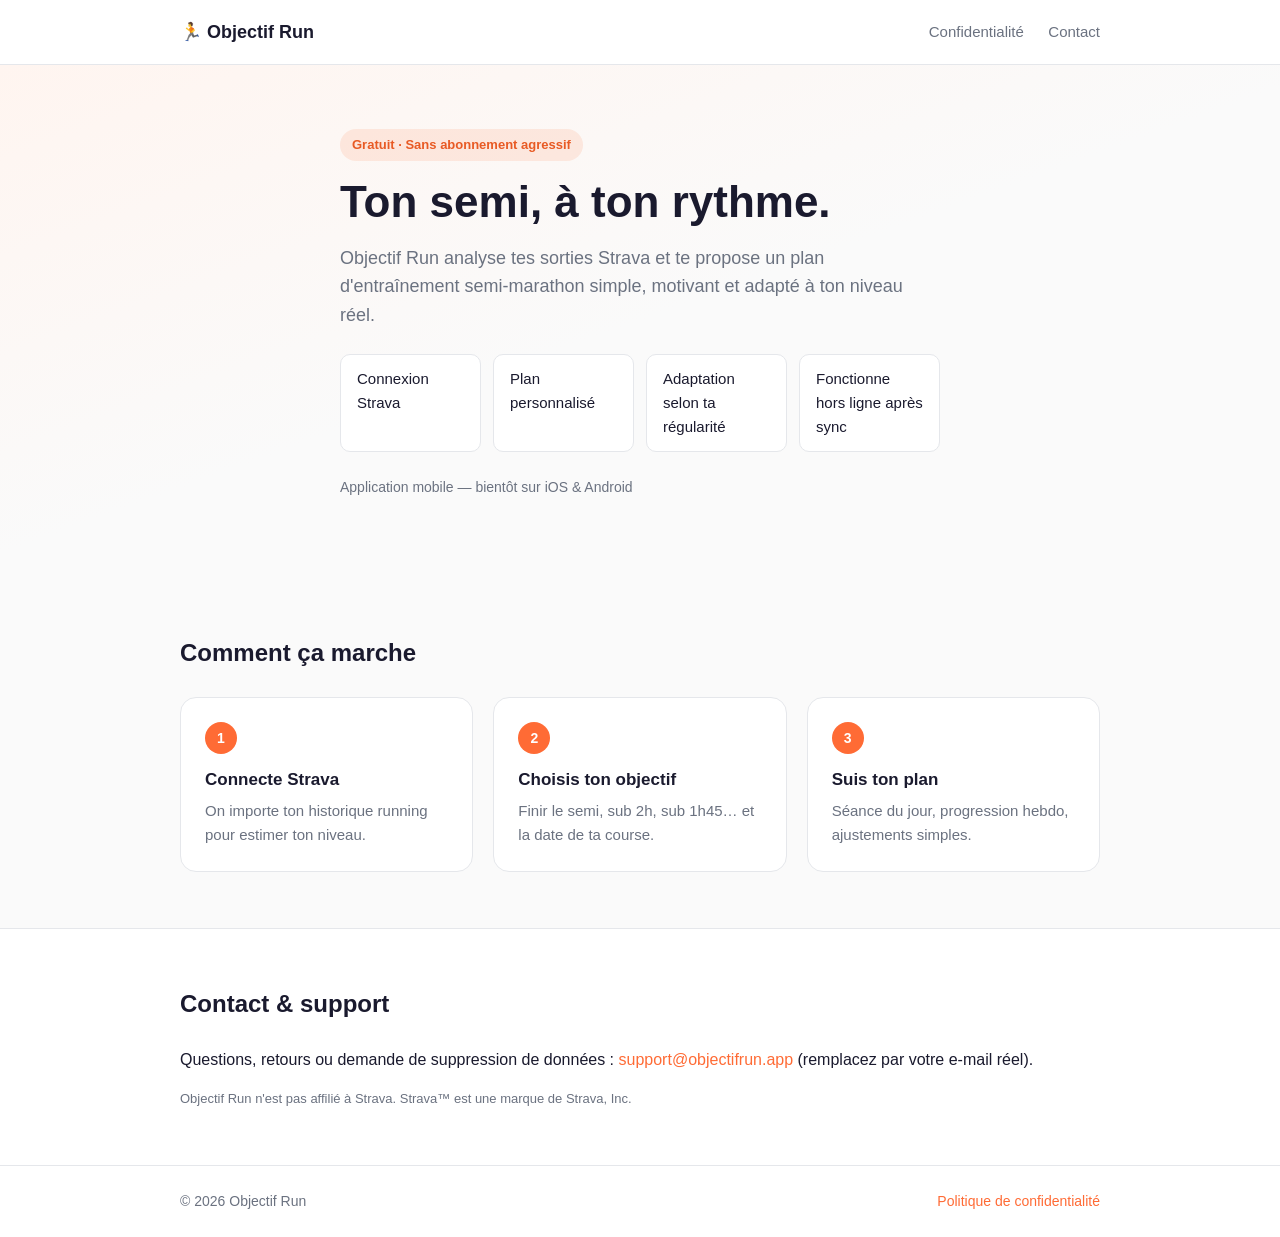
==== index.html @ 97374e9e "Site Objectif Run — accueil et politique de confidentialité Co-authored-by: Cursor <cursoragent@curs" ====
<!DOCTYPE html>
<html lang="fr">
<head>
  <meta charset="UTF-8" />
  <meta name="viewport" content="width=device-width, initial-scale=1" />
  <meta name="description" content="Objectif Run — Prépare ton semi-marathon gratuitement. Plan d'entraînement connecté à Strava." />
  <title>Objectif Run — Prépare ton semi</title>
  <link rel="stylesheet" href="styles.css" />
</head>
<body>
  <header class="header">
    <div class="container header-inner">
      <span class="logo">🏃 Objectif Run</span>
      <nav>
        <a href="privacy.html">Confidentialité</a>
        <a href="#contact">Contact</a>
      </nav>
    </div>
  </header>

  <main>
    <section class="hero">
      <div class="container hero-inner">
        <p class="badge">Gratuit · Sans abonnement agressif</p>
        <h1>Ton semi, à ton rythme.</h1>
        <p class="lead">
          Objectif Run analyse tes sorties Strava et te propose un plan d'entraînement
          semi-marathon simple, motivant et adapté à ton niveau réel.
        </p>
        <ul class="features">
          <li>Connexion Strava</li>
          <li>Plan personnalisé</li>
          <li>Adaptation selon ta régularité</li>
          <li>Fonctionne hors ligne après sync</li>
        </ul>
        <p class="soon">Application mobile — bientôt sur iOS & Android</p>
      </div>
    </section>

    <section class="section">
      <div class="container">
        <h2>Comment ça marche</h2>
        <div class="steps">
          <article class="step">
            <span class="step-num">1</span>
            <h3>Connecte Strava</h3>
            <p>On importe ton historique running pour estimer ton niveau.</p>
          </article>
          <article class="step">
            <span class="step-num">2</span>
            <h3>Choisis ton objectif</h3>
            <p>Finir le semi, sub 2h, sub 1h45… et la date de ta course.</p>
          </article>
          <article class="step">
            <span class="step-num">3</span>
            <h3>Suis ton plan</h3>
            <p>Séance du jour, progression hebdo, ajustements simples.</p>
          </article>
        </div>
      </div>
    </section>

    <section class="section section-muted" id="contact">
      <div class="container">
        <h2>Contact & support</h2>
        <p>
          Questions, retours ou demande de suppression de données :
          <a href="mailto:support@objectifrun.app">support@objectifrun.app</a>
          (remplacez par votre e-mail réel).
        </p>
        <p class="small">
          Objectif Run n'est pas affilié à Strava. Strava™ est une marque de Strava, Inc.
        </p>
      </div>
    </section>
  </main>

  <footer class="footer">
    <div class="container footer-inner">
      <p>© 2026 Objectif Run</p>
      <a href="privacy.html">Politique de confidentialité</a>
    </div>
  </footer>
</body>
</html>
---- styles.css ----
:root {
  --primary: #ff6b35;
  --primary-dark: #e85a24;
  --text: #1a1a2e;
  --text-muted: #6b7280;
  --bg: #fafafa;
  --card: #ffffff;
  --border: #e5e7eb;
}

* {
  box-sizing: border-box;
  margin: 0;
  padding: 0;
}

body {
  font-family: -apple-system, BlinkMacSystemFont, "Segoe UI", Roboto, Helvetica, Arial, sans-serif;
  color: var(--text);
  background: var(--bg);
  line-height: 1.6;
}

a {
  color: var(--primary);
  text-decoration: none;
}

a:hover {
  text-decoration: underline;
}

.container {
  max-width: 960px;
  margin: 0 auto;
  padding: 0 1.25rem;
}

.header {
  background: var(--card);
  border-bottom: 1px solid var(--border);
  position: sticky;
  top: 0;
  z-index: 10;
}

.header-inner {
  display: flex;
  align-items: center;
  justify-content: space-between;
  min-height: 64px;
}

.logo {
  font-weight: 700;
  font-size: 1.125rem;
  color: var(--text);
  text-decoration: none;
}

nav a {
  margin-left: 1.25rem;
  color: var(--text-muted);
  font-size: 0.9375rem;
}

nav a:hover {
  color: var(--primary);
}

.hero {
  background: linear-gradient(160deg, #fff5f0 0%, var(--bg) 50%);
  padding: 4rem 0 5rem;
}

.hero-inner {
  max-width: 640px;
}

.badge {
  display: inline-block;
  background: rgba(255, 107, 53, 0.12);
  color: var(--primary-dark);
  font-size: 0.8125rem;
  font-weight: 600;
  padding: 0.35rem 0.75rem;
  border-radius: 999px;
  margin-bottom: 1rem;
}

.hero h1 {
  font-size: clamp(2rem, 5vw, 2.75rem);
  line-height: 1.15;
  margin-bottom: 1rem;
}

.lead {
  font-size: 1.125rem;
  color: var(--text-muted);
  margin-bottom: 1.5rem;
}

.features {
  list-style: none;
  display: grid;
  grid-template-columns: repeat(auto-fit, minmax(140px, 1fr));
  gap: 0.75rem;
  margin-bottom: 1.5rem;
}

.features li {
  background: var(--card);
  border: 1px solid var(--border);
  border-radius: 10px;
  padding: 0.75rem 1rem;
  font-size: 0.9375rem;
  font-weight: 500;
}

.soon {
  font-size: 0.875rem;
  color: var(--text-muted);
}

.section {
  padding: 3.5rem 0;
}

.section-muted {
  background: var(--card);
  border-top: 1px solid var(--border);
}

.section h2 {
  font-size: 1.5rem;
  margin-bottom: 1.5rem;
}

.steps {
  display: grid;
  grid-template-columns: repeat(auto-fit, minmax(240px, 1fr));
  gap: 1.25rem;
}

.step {
  background: var(--card);
  border: 1px solid var(--border);
  border-radius: 16px;
  padding: 1.5rem;
}

.step-num {
  display: inline-flex;
  align-items: center;
  justify-content: center;
  width: 2rem;
  height: 2rem;
  background: var(--primary);
  color: white;
  font-weight: 700;
  border-radius: 50%;
  font-size: 0.875rem;
  margin-bottom: 0.75rem;
}

.step h3 {
  font-size: 1.0625rem;
  margin-bottom: 0.35rem;
}

.step p {
  font-size: 0.9375rem;
  color: var(--text-muted);
}

.small {
  font-size: 0.8125rem;
  color: var(--text-muted);
  margin-top: 1rem;
}

.legal {
  padding: 3rem 0 4rem;
}

.legal h1 {
  font-size: 2rem;
  margin-bottom: 0.5rem;
}

.updated {
  color: var(--text-muted);
  font-size: 0.875rem;
  margin-bottom: 2rem;
}

.legal h2 {
  font-size: 1.125rem;
  margin: 1.75rem 0 0.5rem;
}

.legal p,
.legal ul {
  margin-bottom: 1rem;
  color: var(--text-muted);
}

.legal ul {
  padding-left: 1.25rem;
}

.legal li {
  margin-bottom: 0.35rem;
}

.footer {
  border-top: 1px solid var(--border);
  padding: 1.5rem 0;
  background: var(--card);
}

.footer-inner {
  display: flex;
  justify-content: space-between;
  align-items: center;
  font-size: 0.875rem;
  color: var(--text-muted);
}
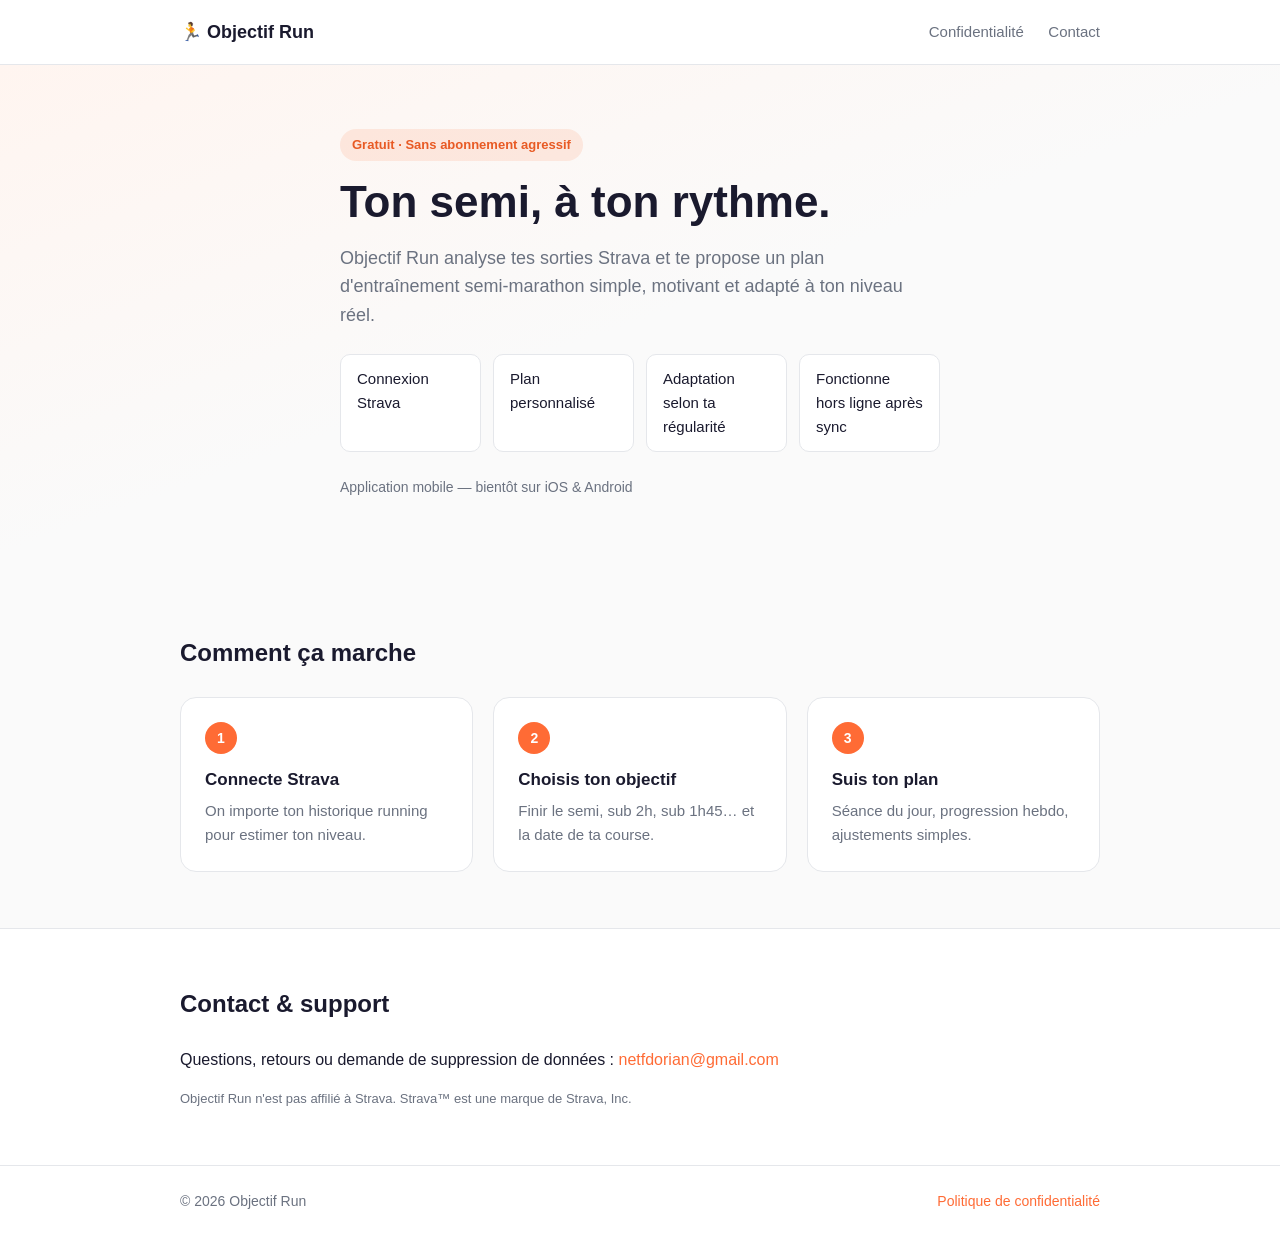
==== commit bb19bc77: "Mise à jour e-mail contact: netfdorian@gmail.com Co-authored-by: Cursor <cursoragent@cursor.com>" ====
--- a/index.html
+++ b/index.html
@@ -65,8 +65,7 @@
         <h2>Contact & support</h2>
         <p>
           Questions, retours ou demande de suppression de données :
-          <a href="mailto:support@objectifrun.app">support@objectifrun.app</a>
-          (remplacez par votre e-mail réel).
+          <a href="mailto:netfdorian@gmail.com">netfdorian@gmail.com</a>
         </p>
         <p class="small">
           Objectif Run n'est pas affilié à Strava. Strava™ est une marque de Strava, Inc.
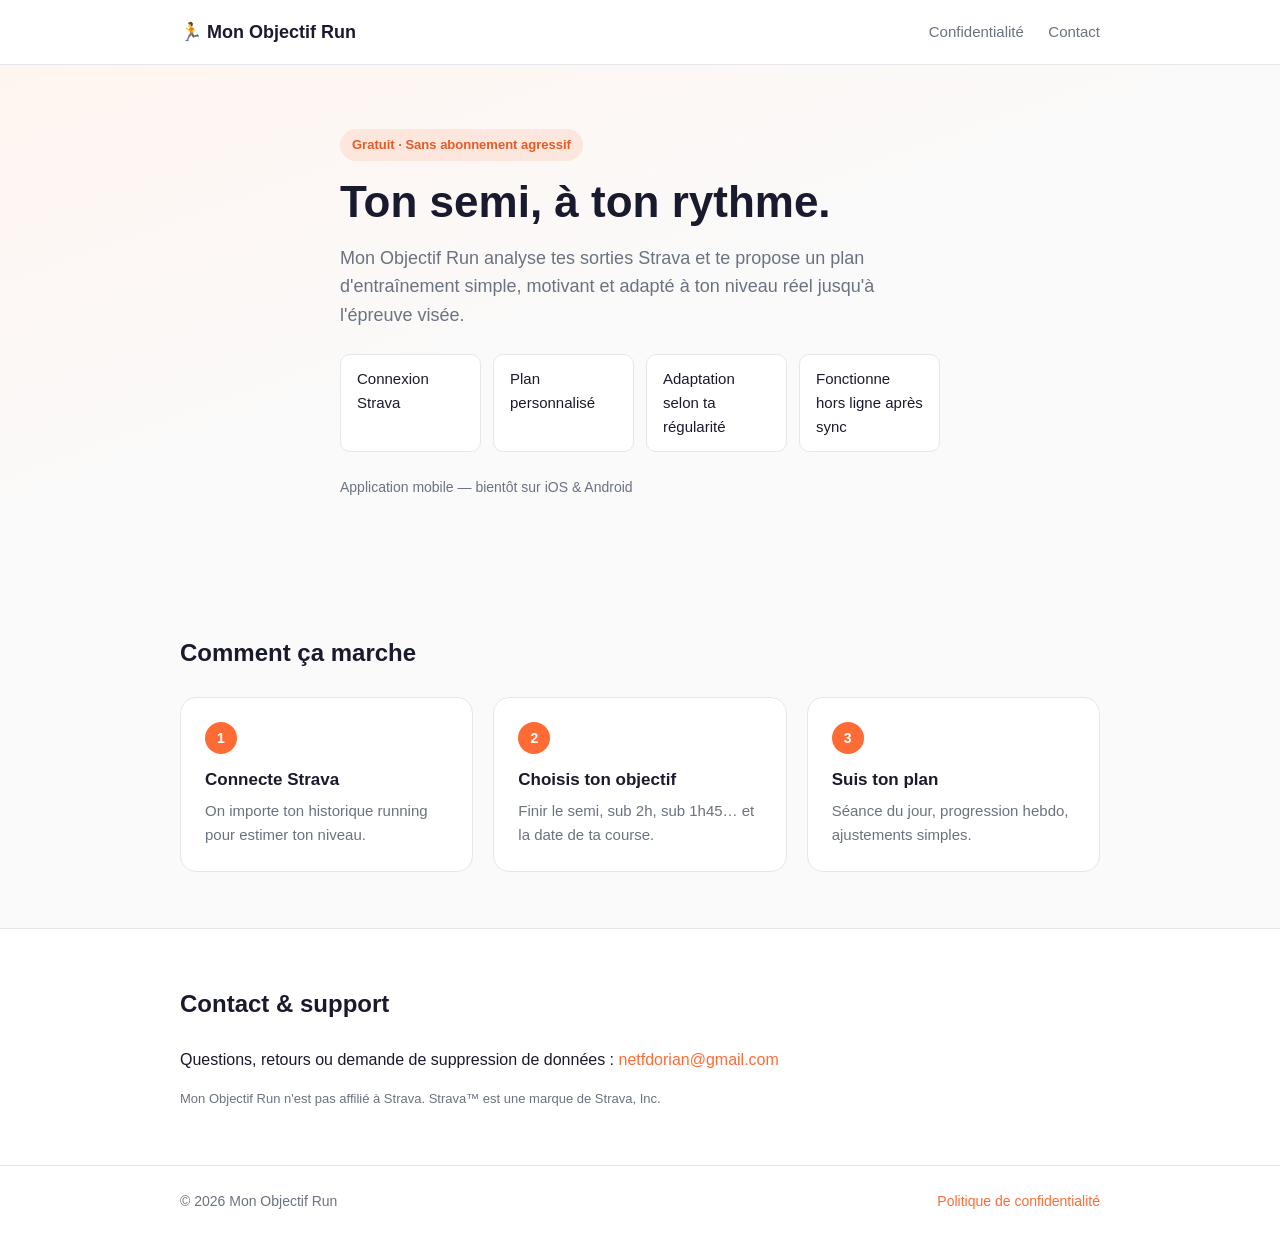
==== commit d19d1607: "Add Strava OAuth bounce page + sync site content" ====
--- a/index.html
+++ b/index.html
@@ -3,14 +3,14 @@
 <head>
   <meta charset="UTF-8" />
   <meta name="viewport" content="width=device-width, initial-scale=1" />
-  <meta name="description" content="Objectif Run — Prépare ton semi-marathon gratuitement. Plan d'entraînement connecté à Strava." />
-  <title>Objectif Run — Prépare ton semi</title>
+  <meta name="description" content="Mon Objectif Run — Prépare ta course (5 km au marathon). Plan d'entraînement connecté à Strava." />
+  <title>Mon Objectif Run — Prépare ta course</title>
   <link rel="stylesheet" href="styles.css" />
 </head>
 <body>
   <header class="header">
     <div class="container header-inner">
-      <span class="logo">🏃 Objectif Run</span>
+      <span class="logo">🏃 Mon Objectif Run</span>
       <nav>
         <a href="privacy.html">Confidentialité</a>
         <a href="#contact">Contact</a>
@@ -24,8 +24,8 @@
         <p class="badge">Gratuit · Sans abonnement agressif</p>
         <h1>Ton semi, à ton rythme.</h1>
         <p class="lead">
-          Objectif Run analyse tes sorties Strava et te propose un plan d'entraînement
-          semi-marathon simple, motivant et adapté à ton niveau réel.
+          Mon Objectif Run analyse tes sorties Strava et te propose un plan d'entraînement
+          simple, motivant et adapté à ton niveau réel jusqu'à l'épreuve visée.
         </p>
         <ul class="features">
           <li>Connexion Strava</li>
@@ -68,7 +68,7 @@
           <a href="mailto:netfdorian@gmail.com">netfdorian@gmail.com</a>
         </p>
         <p class="small">
-          Objectif Run n'est pas affilié à Strava. Strava™ est une marque de Strava, Inc.
+          Mon Objectif Run n'est pas affilié à Strava. Strava™ est une marque de Strava, Inc.
         </p>
       </div>
     </section>
@@ -76,7 +76,7 @@
 
   <footer class="footer">
     <div class="container footer-inner">
-      <p>© 2026 Objectif Run</p>
+      <p>© 2026 Mon Objectif Run</p>
       <a href="privacy.html">Politique de confidentialité</a>
     </div>
   </footer>
